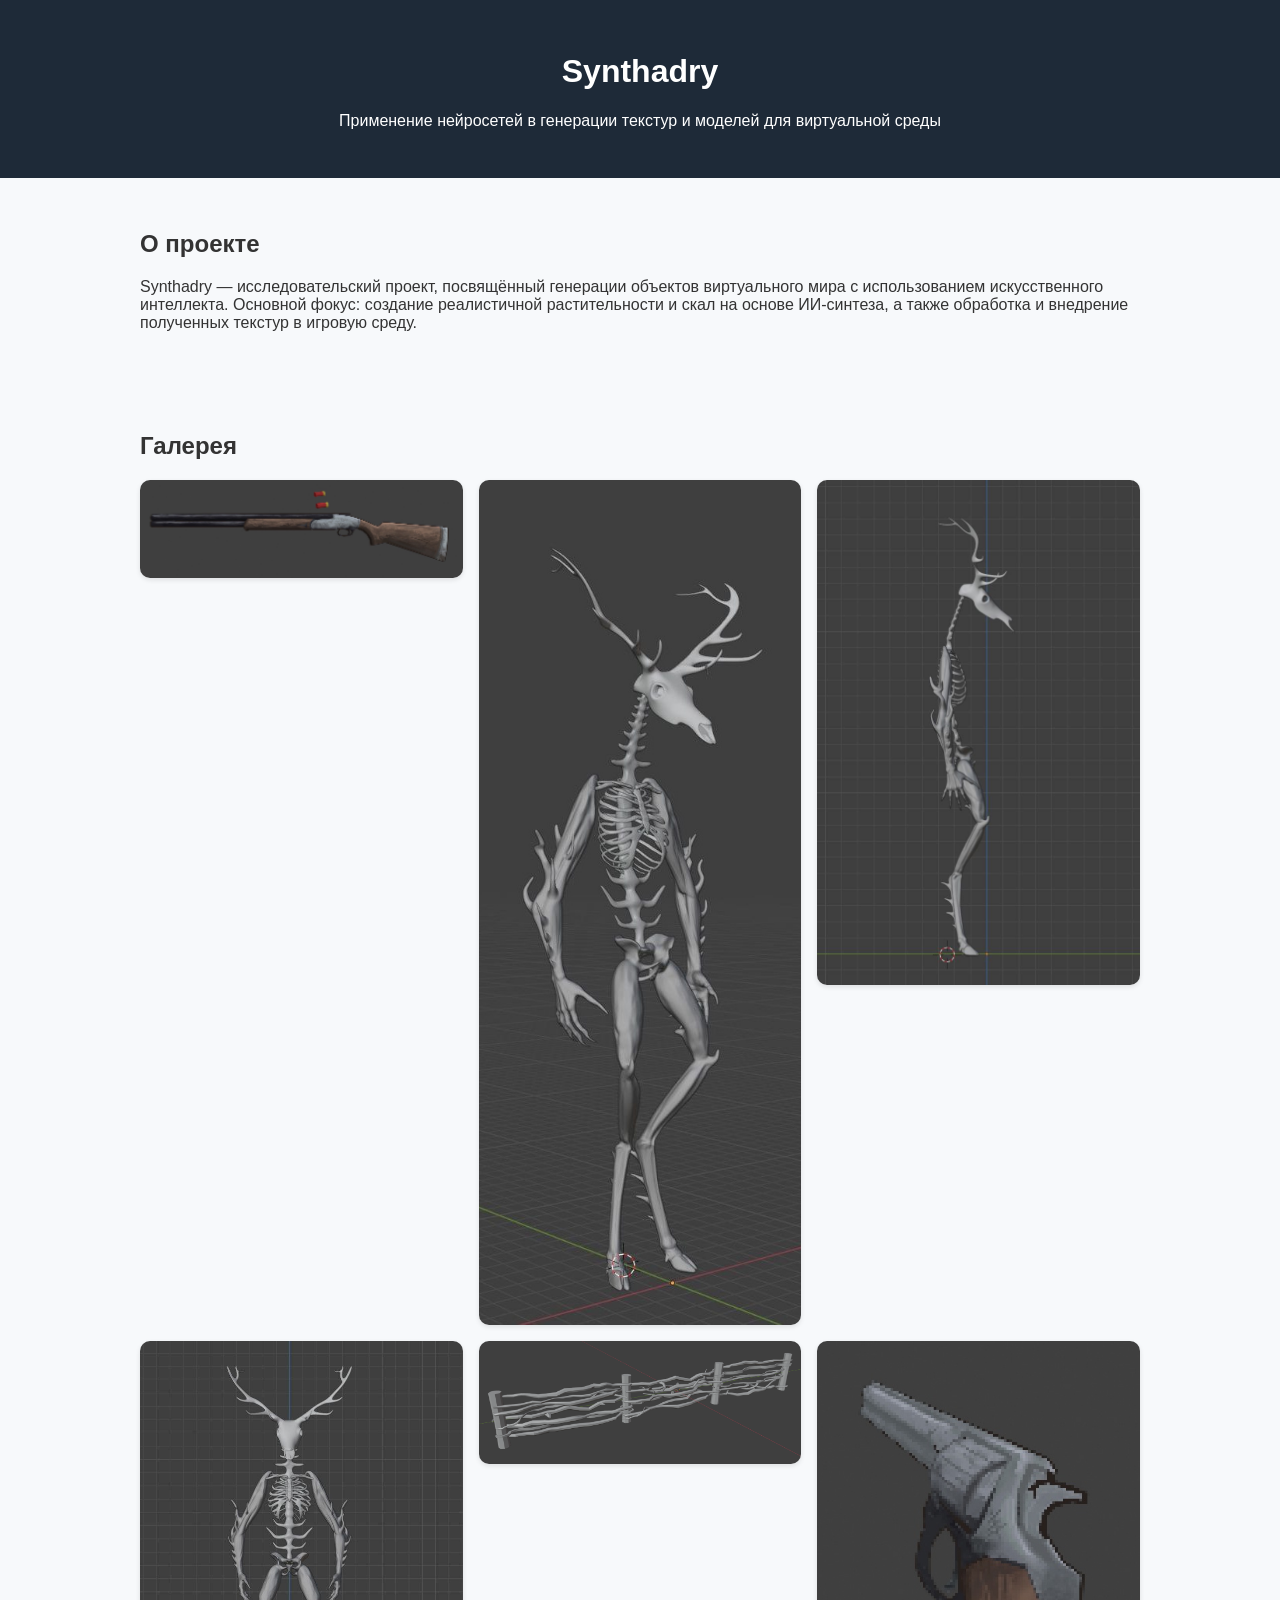
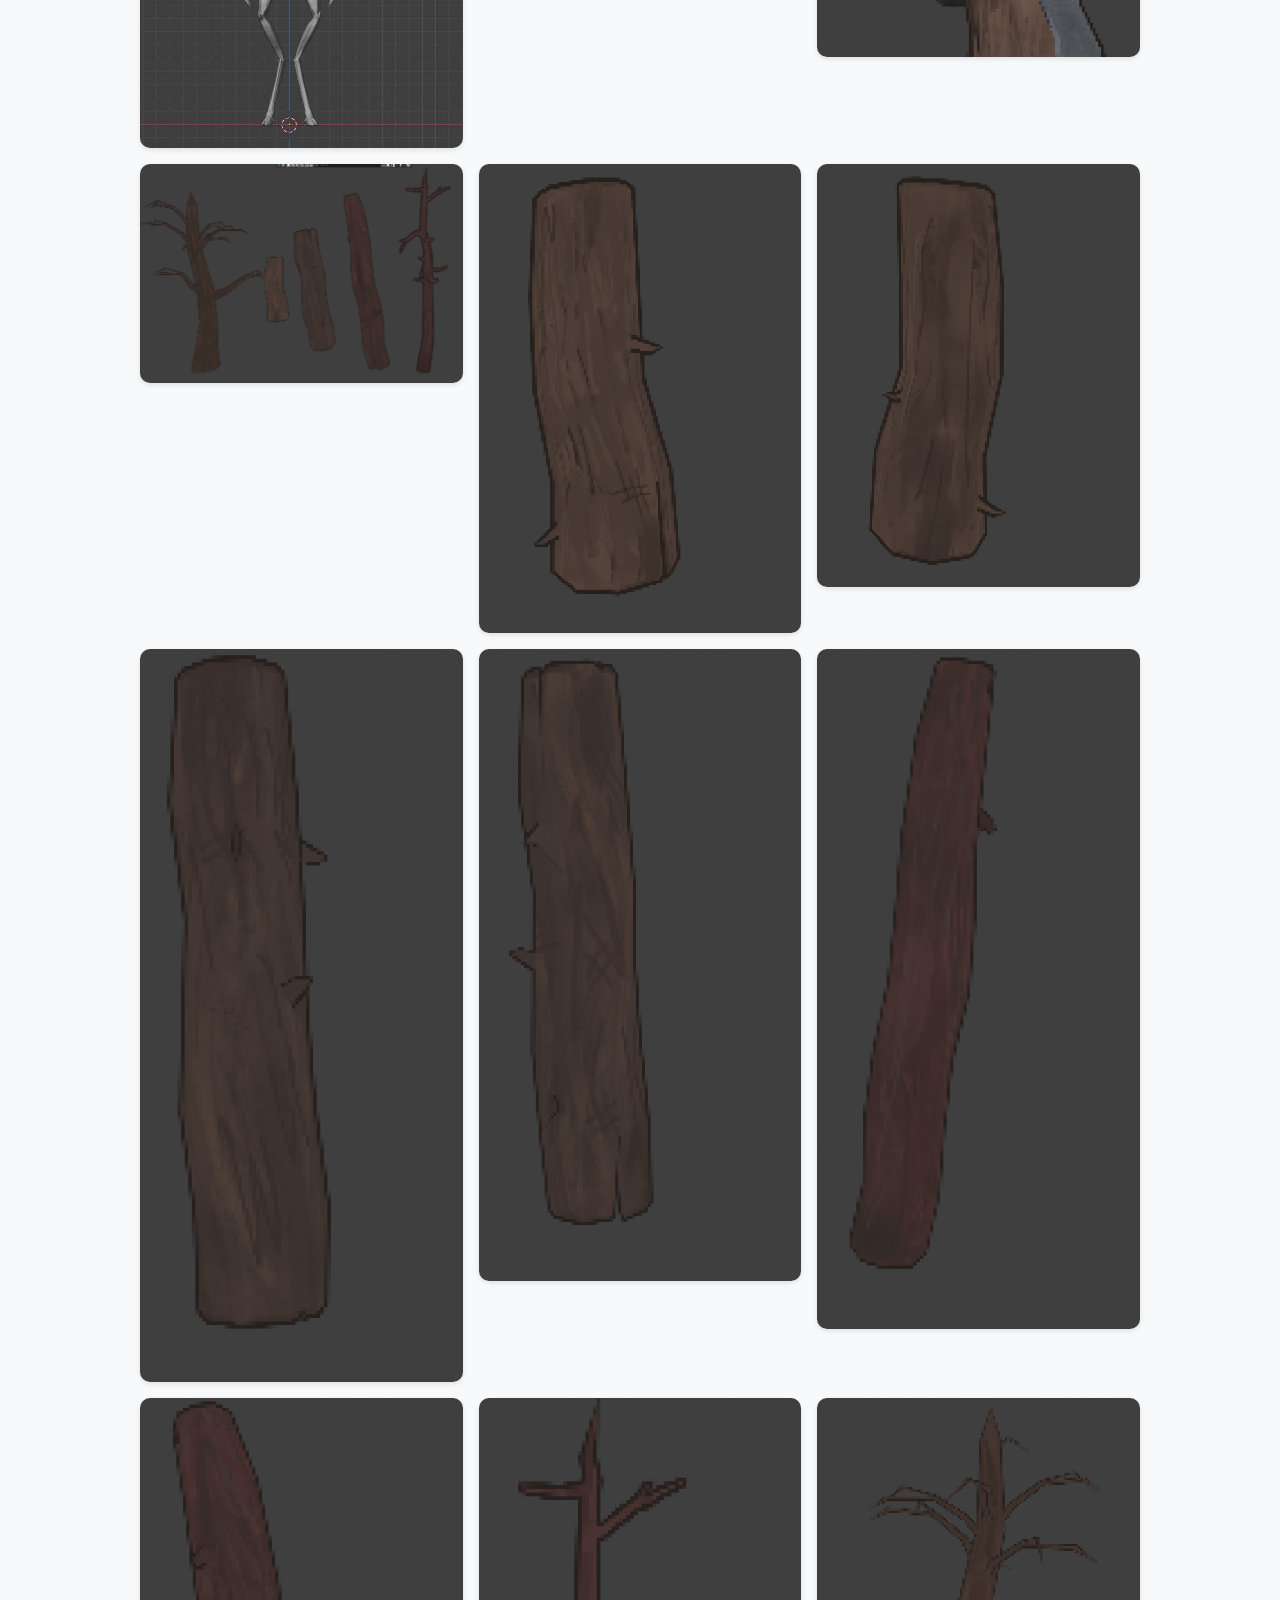
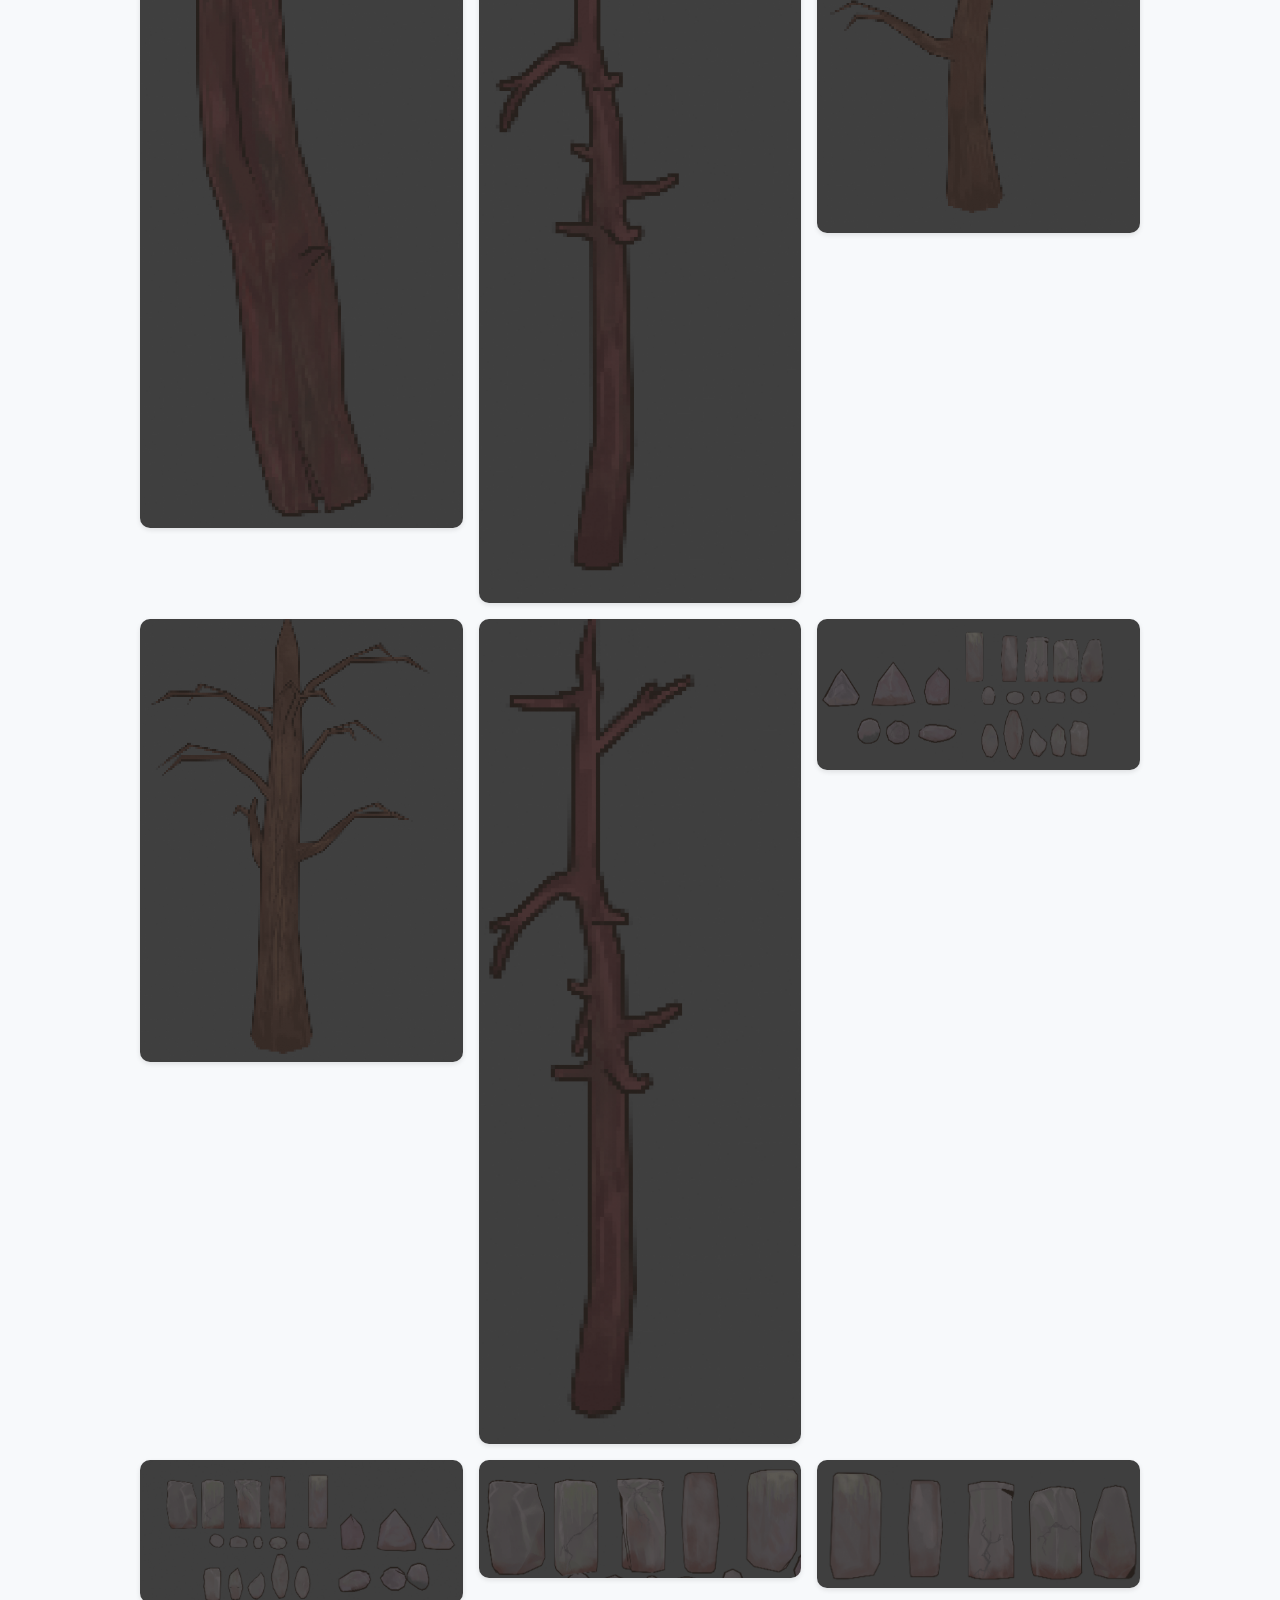
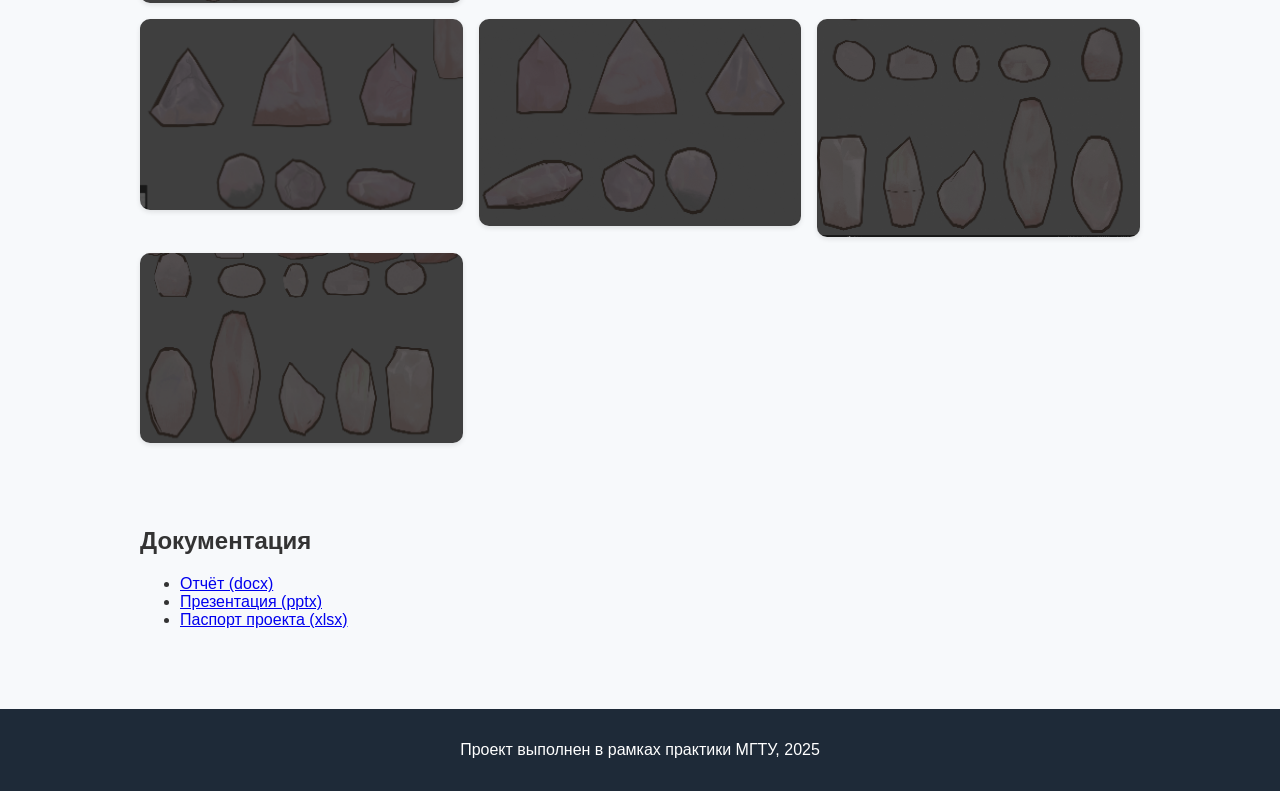
==== index.html @ 16e5ca52 "Initial commit" ====
<!DOCTYPE html>
<html lang="ru">
<head>
    <meta charset="UTF-8">
    <meta name="viewport" content="width=device-width, initial-scale=1.0">
    <title>Synthadry — Научный проект</title>
    <link rel="stylesheet" href="style.css">
</head>
<body>
    <header>
        <h1>Synthadry</h1>
        <p>Применение нейросетей в генерации текстур и моделей для виртуальной среды</p>
    </header>

    <section id="about">
        <h2>О проекте</h2>
        <p>
            Synthadry — исследовательский проект, посвящённый генерации объектов виртуального мира с использованием искусственного интеллекта.
            Основной фокус: создание реалистичной растительности и скал на основе ИИ-синтеза, а также обработка и внедрение полученных текстур в игровую среду.
        </p>
    </section>

    <section id="gallery">
        <h2>Галерея</h2>
        <div class="gallery">
            <img src="assets/19iFqnzEW_A.jpg" alt="19iFqnzEW_A.jpg">
            <img src="assets/photo_2025-05-11_11-56-38 (2).jpg" alt="photo_2025-05-11_11-56-38 (2).jpg">
            <img src="assets/photo_2025-05-11_11-56-38 (3).jpg" alt="photo_2025-05-11_11-56-38 (3).jpg">
            <img src="assets/photo_2025-05-11_11-56-38.jpg" alt="photo_2025-05-11_11-56-38.jpg">
            <img src="assets/twigfence.png" alt="twigfence.png">
            <img src="assets/vPI7YKfvwR0.jpg" alt="vPI7YKfvwR0.jpg">
            <img src="assets/Снимок экрана 2025-04-21 092529.png" alt="Снимок экрана 2025-04-21 092529.png">
            <img src="assets/Снимок экрана 2025-04-21 092536.png" alt="Снимок экрана 2025-04-21 092536.png">
            <img src="assets/Снимок экрана 2025-04-21 092540.png" alt="Снимок экрана 2025-04-21 092540.png">
            <img src="assets/Снимок экрана 2025-04-21 092548.png" alt="Снимок экрана 2025-04-21 092548.png">
            <img src="assets/Снимок экрана 2025-04-21 092552.png" alt="Снимок экрана 2025-04-21 092552.png">
            <img src="assets/Снимок экрана 2025-04-21 092603.png" alt="Снимок экрана 2025-04-21 092603.png">
            <img src="assets/Снимок экрана 2025-04-21 092608.png" alt="Снимок экрана 2025-04-21 092608.png">
            <img src="assets/Снимок экрана 2025-04-21 092616.png" alt="Снимок экрана 2025-04-21 092616.png">
            <img src="assets/Снимок экрана 2025-04-21 092625.png" alt="Снимок экрана 2025-04-21 092625.png">
            <img src="assets/Снимок экрана 2025-04-21 092630.png" alt="Снимок экрана 2025-04-21 092630.png">
            <img src="assets/Снимок экрана 2025-04-21 092638.png" alt="Снимок экрана 2025-04-21 092638.png">
            <img src="assets/Screenshot 2025-05-05 083608.png" alt="Screenshot 2025-05-05 083608.png">
            <img src="assets/Screenshot 2025-05-05 083646.png" alt="Screenshot 2025-05-05 083646.png">
            <img src="assets/Screenshot 2025-05-05 083653.png" alt="Screenshot 2025-05-05 083653.png">
            <img src="assets/Screenshot 2025-05-05 083704.png" alt="Screenshot 2025-05-05 083704.png">
            <img src="assets/Screenshot 2025-05-05 083710.png" alt="Screenshot 2025-05-05 083710.png">
            <img src="assets/Screenshot 2025-05-05 083715.png" alt="Screenshot 2025-05-05 083715.png">
            <img src="assets/Screenshot 2025-05-05 083721.png" alt="Screenshot 2025-05-05 083721.png">
            <img src="assets/Screenshot 2025-05-05 083731.png" alt="Screenshot 2025-05-05 083731.png">

        </div>
    </section>

    <section id="docs">
        <h2>Документация</h2>
        <ul>
            <li><a href="Synthadry - отчет.docx" download>Отчёт (docx)</a></li>
            <li><a href="Synthadry - презентация.pptx" download>Презентация (pptx)</a></li>
            <li><a href="Synthadry - паспорт.xlsx" download>Паспорт проекта (xlsx)</a></li>
        </ul>
    </section>

    <footer>
        <p>Проект выполнен в рамках практики МГТУ, 2025</p>
    </footer>
</body>
</html>
---- style.css ----
body {
    font-family: sans-serif;
    margin: 0;
    padding: 0;
    background: #f7f9fb;
    color: #333;
}
header {
    background: #1e2a38;
    color: white;
    padding: 2rem;
    text-align: center;
}
section {
    padding: 2rem;
    max-width: 1000px;
    margin: auto;
}
.gallery {
    display: grid;
    grid-template-columns: repeat(auto-fill, minmax(250px, 1fr));
    gap: 1rem;
}
.gallery img {
    width: 100%;
    border-radius: 10px;
    box-shadow: 0 2px 5px rgba(0,0,0,0.1);
}
footer {
    background: #1e2a38;
    color: white;
    text-align: center;
    padding: 1rem;
    margin-top: 2rem;
}
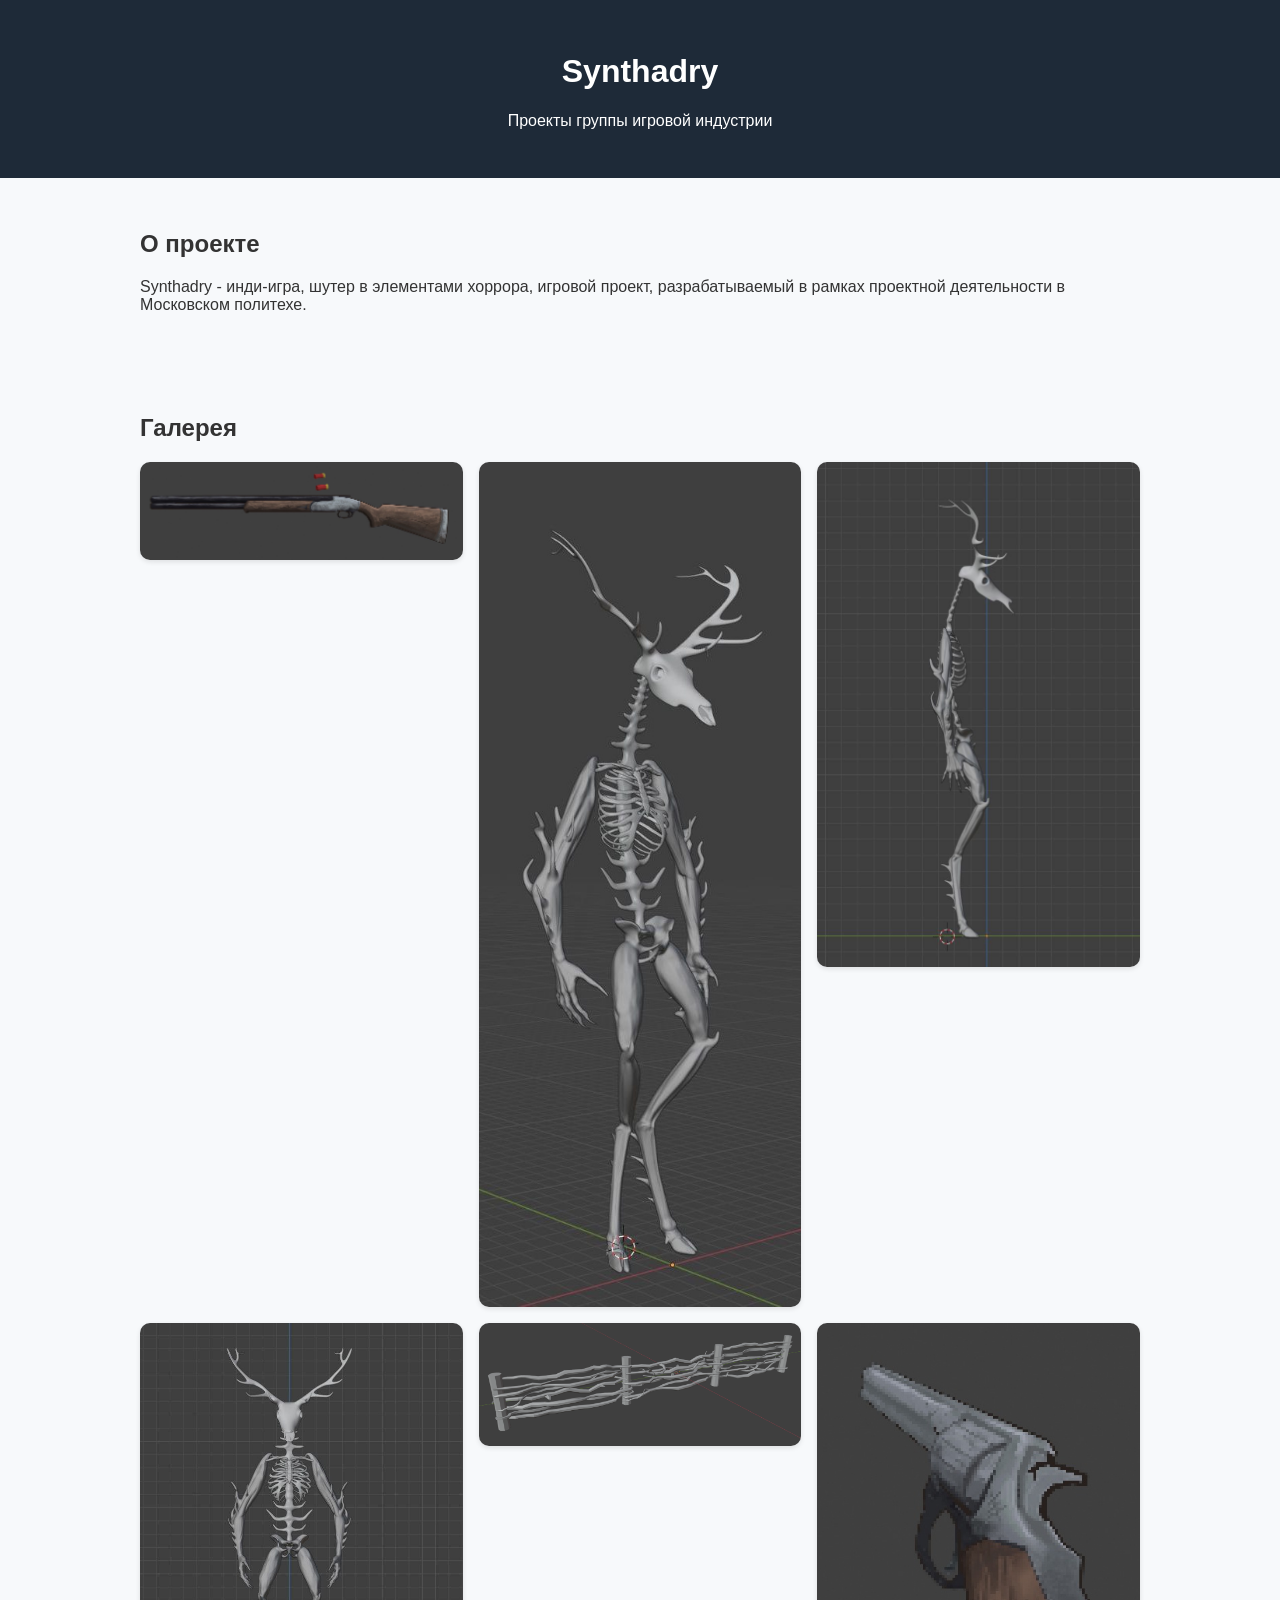
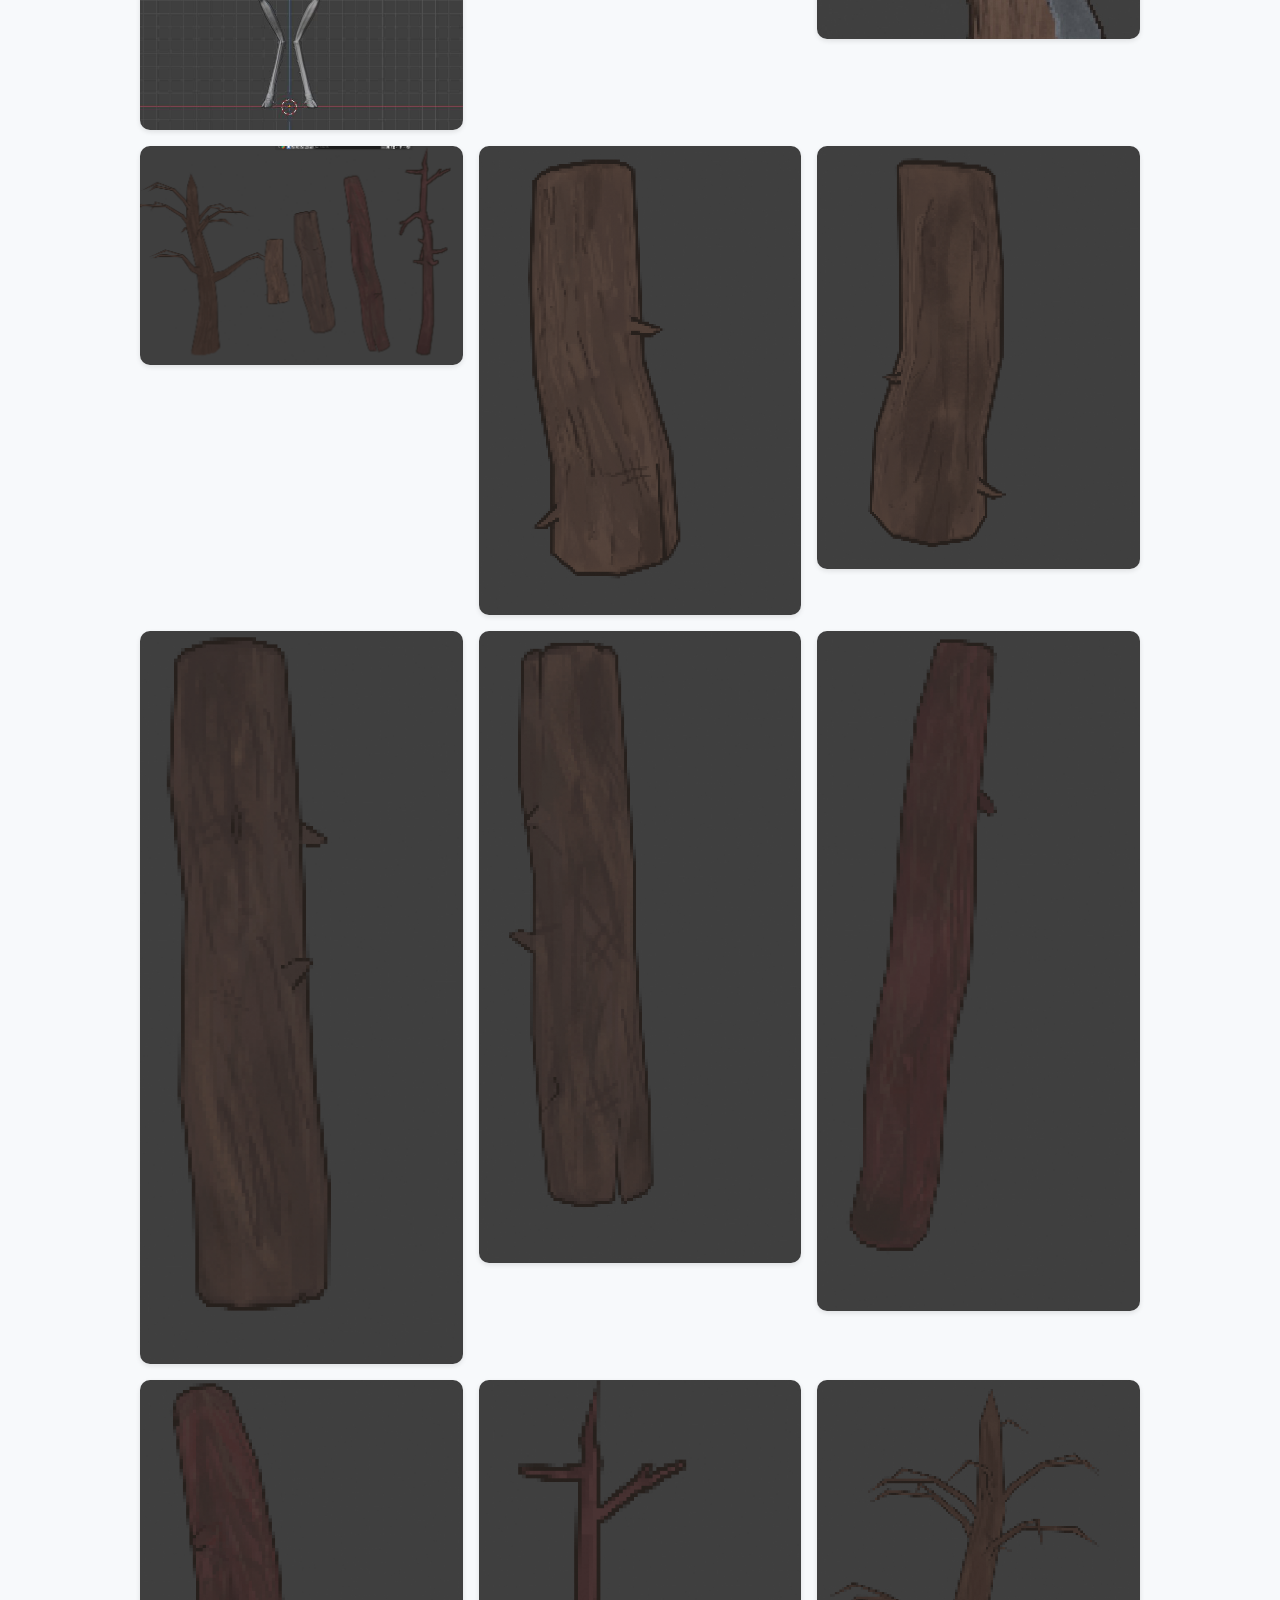
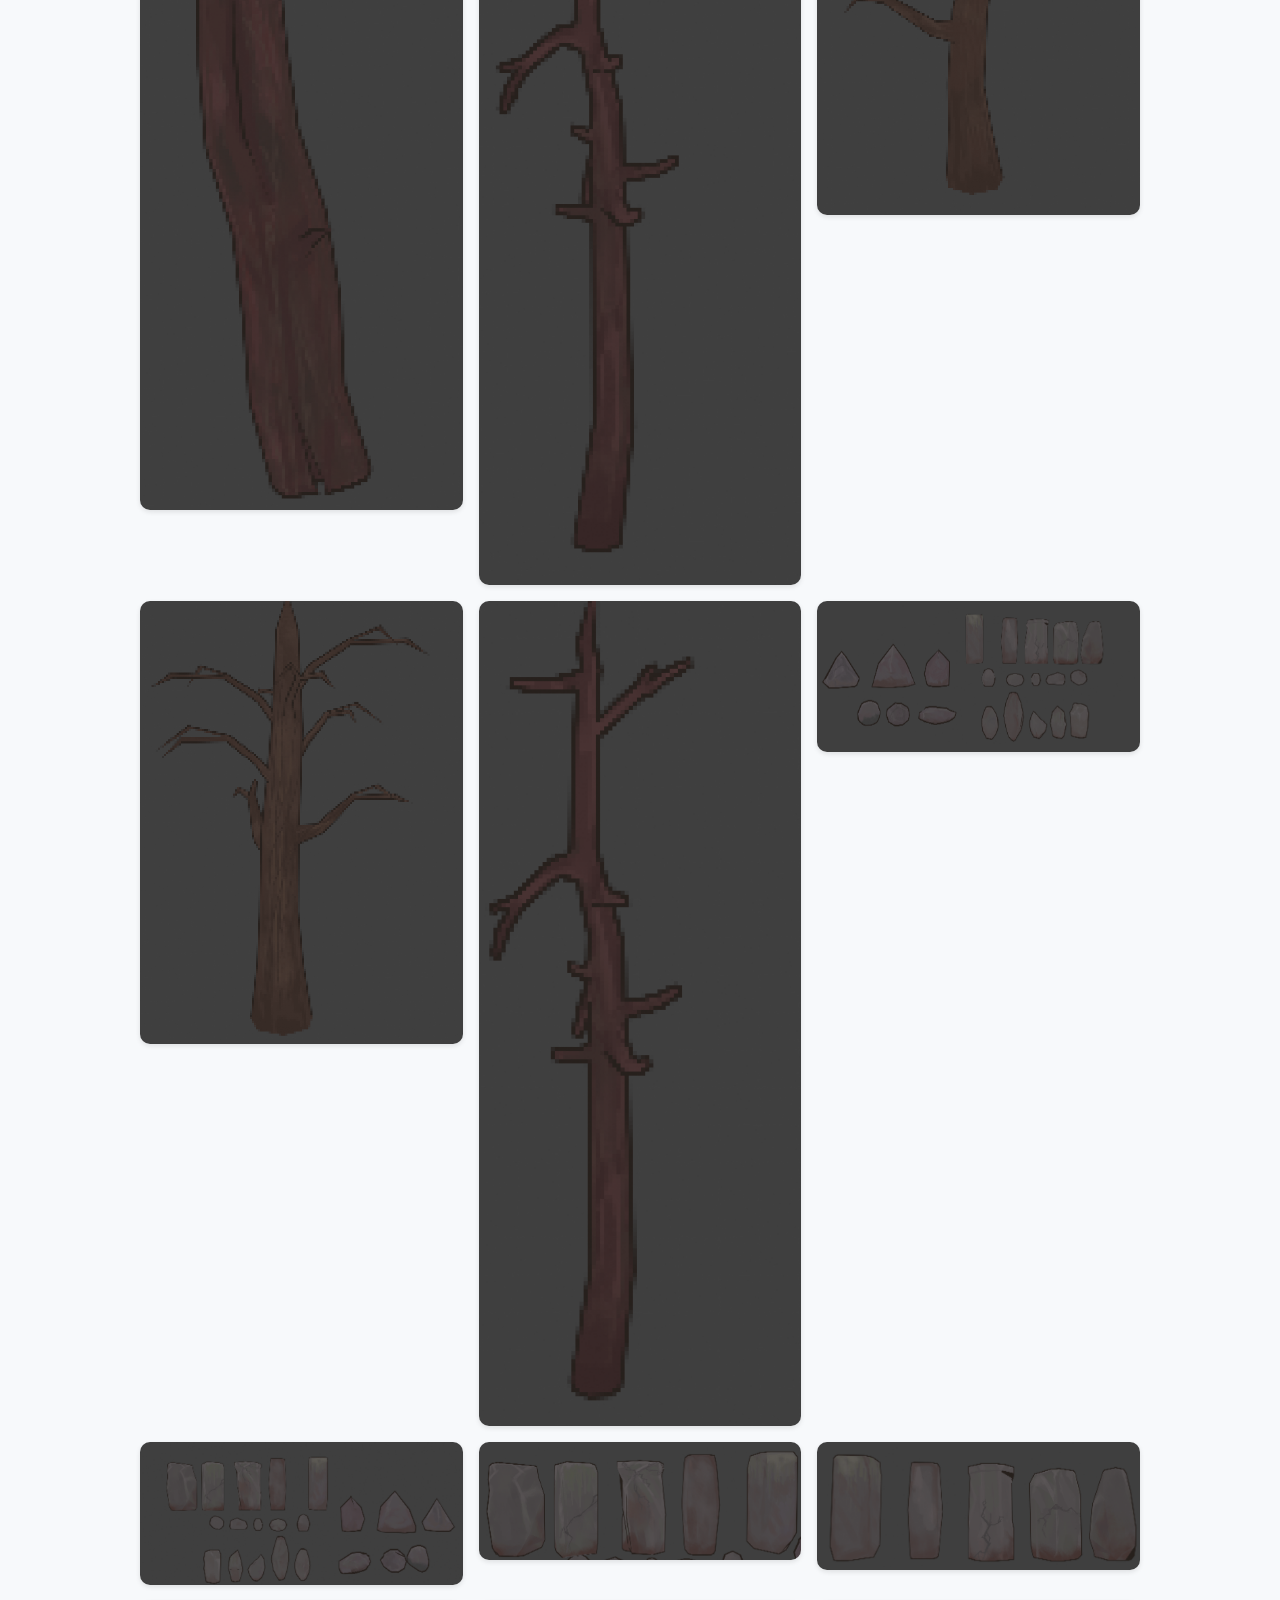
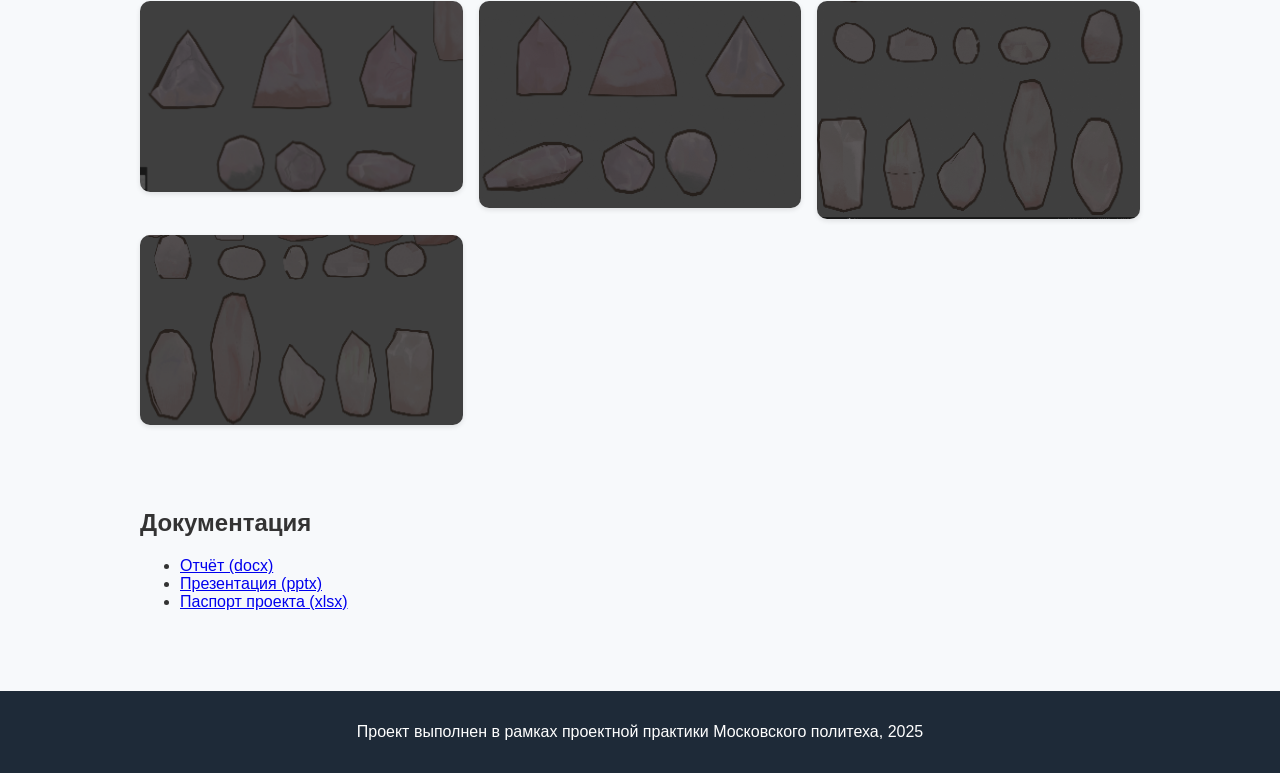
==== commit 1dbbf5ae: "Update index.html fixed description" ====
--- a/index.html
+++ b/index.html
@@ -10,14 +10,13 @@
 <body>
     <header>
         <h1>Synthadry</h1>
-        <p>Применение нейросетей в генерации текстур и моделей для виртуальной среды</p>
+        <p>Проекты группы игровой индустрии</p>
     </header>
 
     <section id="about">
         <h2>О проекте</h2>
         <p>
-            Synthadry — исследовательский проект, посвящённый генерации объектов виртуального мира с использованием искусственного интеллекта.
-            Основной фокус: создание реалистичной растительности и скал на основе ИИ-синтеза, а также обработка и внедрение полученных текстур в игровую среду.
+            Synthadry - инди-игра, шутер в элементами хоррора, игровой проект, разрабатываемый в рамках проектной деятельности в Московском политехе.
         </p>
     </section>
 
@@ -63,7 +62,7 @@
     </section>
 
     <footer>
-        <p>Проект выполнен в рамках практики МГТУ, 2025</p>
+        <p>Проект выполнен в рамках проектной практики Московского политеха, 2025</p>
     </footer>
 </body>
 </html>
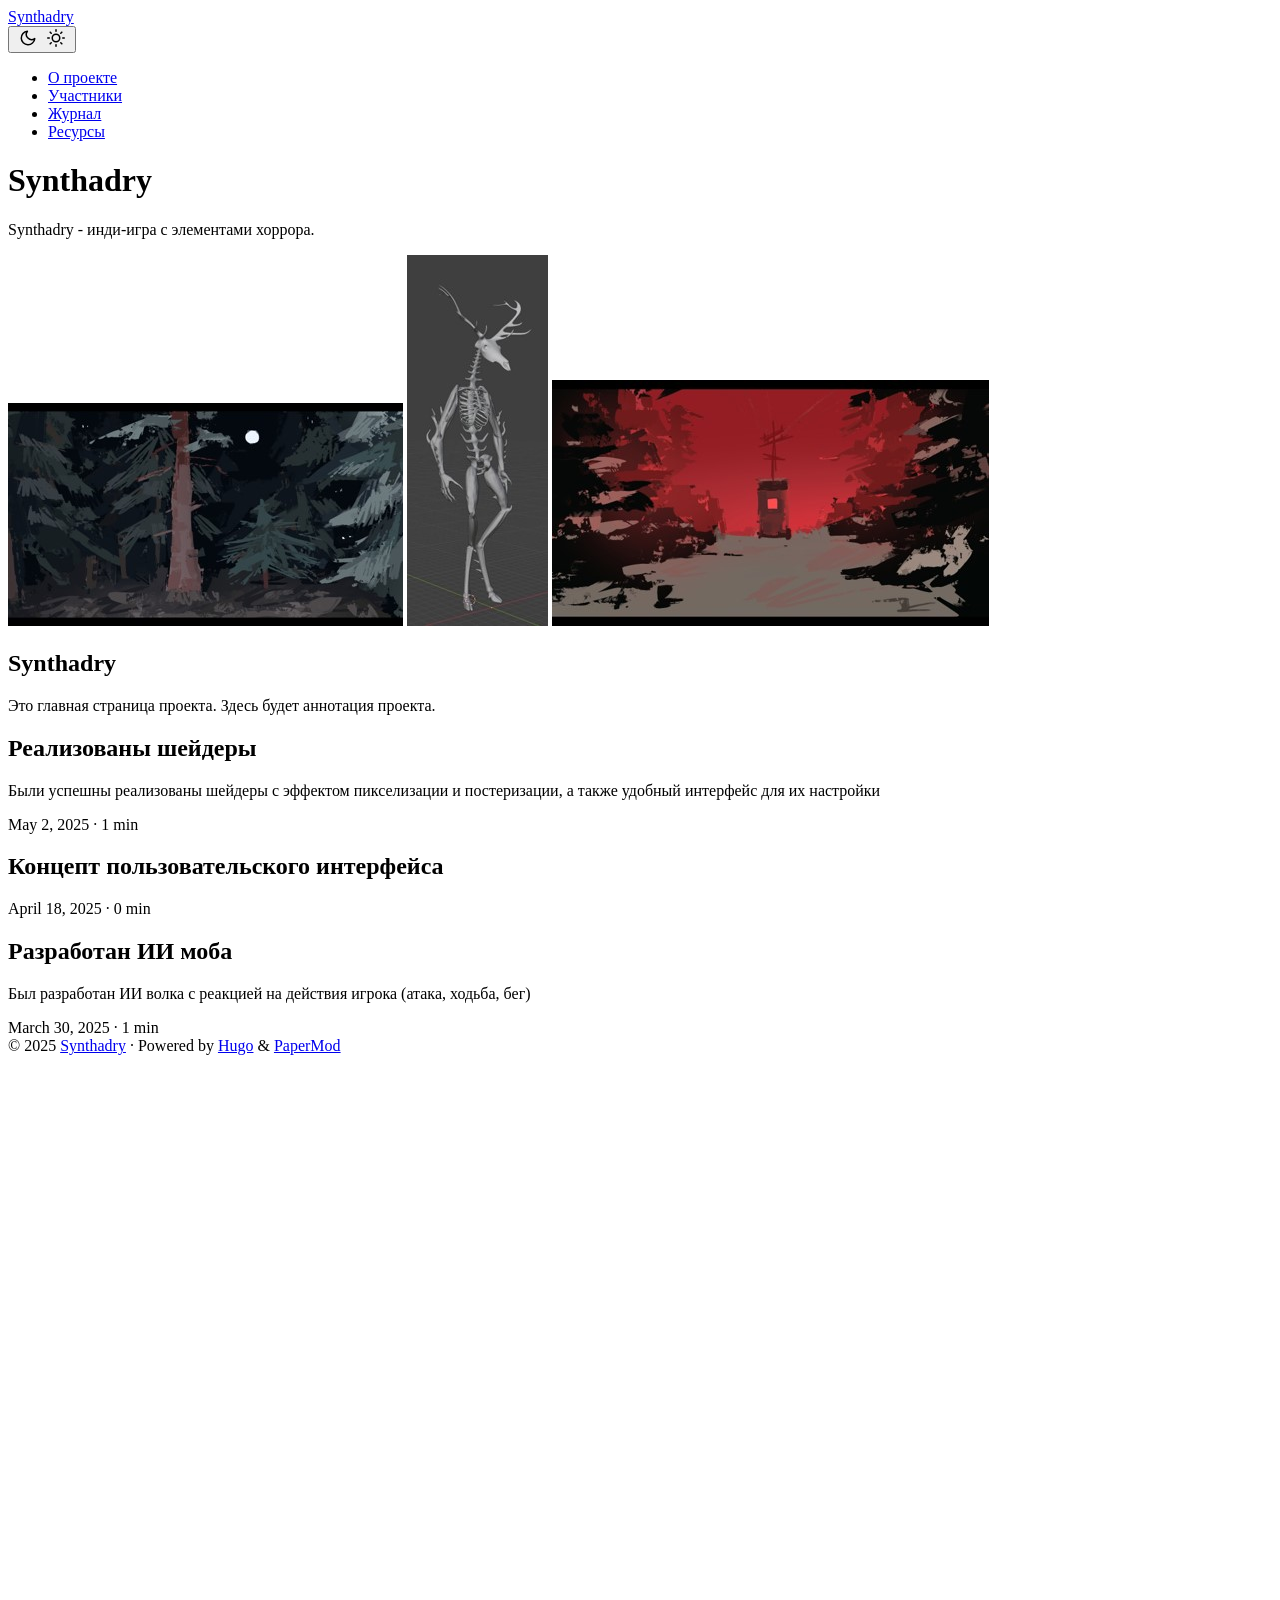
==== commit 6b27e207: "Deploy hugo site" ====
--- a/index.html
+++ b/index.html
@@ -1,68 +1,249 @@
-
 <!DOCTYPE html>
-<html lang="ru">
+<html lang="en" dir="auto">
+
 <head>
-    <meta charset="UTF-8">
-    <meta name="viewport" content="width=device-width, initial-scale=1.0">
-    <title>Synthadry — Научный проект</title>
-    <link rel="stylesheet" href="style.css">
+	<meta name="generator" content="Hugo 0.147.2"><meta charset="utf-8">
+<meta http-equiv="X-UA-Compatible" content="IE=edge">
+<meta name="viewport" content="width=device-width, initial-scale=1, shrink-to-fit=no">
+<meta name="robots" content="index, follow">
+<title>Synthadry</title>
+
+<meta name="description" content="">
+<meta name="author" content="">
+<link rel="canonical" href="/">
+<link crossorigin="anonymous" href="/assets/css/stylesheet.ae3d277e69647c027e65dd7c785748f912a9be2d37da0061b9ff15a5d7fafb7b.css" integrity="sha256-rj0nfmlkfAJ&#43;Zd18eFdI&#43;RKpvi032gBhuf8Vpdf6&#43;3s=" rel="preload stylesheet" as="style">
+<link rel="icon" href="/favicon.ico">
+<link rel="icon" type="image/png" sizes="16x16" href="/favicon-16x16.png">
+<link rel="icon" type="image/png" sizes="32x32" href="/favicon-32x32.png">
+<link rel="apple-touch-icon" href="/apple-touch-icon.png">
+<link rel="mask-icon" href="/safari-pinned-tab.svg">
+<meta name="theme-color" content="#2e2e33">
+<meta name="msapplication-TileColor" content="#2e2e33">
+<link rel="alternate" type="application/rss+xml" href="/index.xml">
+<link rel="alternate" hreflang="en" href="/">
+<noscript>
+    <style>
+        #theme-toggle,
+        .top-link {
+            display: none;
+        }
+
+    </style>
+</noscript><meta property="og:url" content="/">
+  <meta property="og:site_name" content="Synthadry">
+  <meta property="og:title" content="Synthadry">
+  <meta property="og:description" content="Synthadry Synthadry - инди-игра с элементами хоррора.">
+  <meta property="og:locale" content="ru-ru">
+  <meta property="og:type" content="website">
+<meta name="twitter:card" content="summary">
+<meta name="twitter:title" content="">
+<meta name="twitter:description" content="">
+
+<script type="application/ld+json">
+{
+  "@context": "https://schema.org",
+  "@type": "Organization",
+  "name": "Synthadry",
+  "url": "/",
+  "description": "",
+  "logo": "/favicon.ico",
+  "sameAs": [
+      
+  ]
+}
+</script>
 </head>
-<body>
-    <header>
+
+<body class="list" id="top">
+<script>
+    if (localStorage.getItem("pref-theme") === "dark") {
+        document.body.classList.add('dark');
+    }
+
+</script>
+
+<header class="header">
+    <nav class="nav">
+        <div class="logo">
+            <a href="/" accesskey="h" title="Synthadry (Alt + H)">Synthadry</a>
+            <div class="logo-switches">
+                <button id="theme-toggle" accesskey="t" title="(Alt + T)" aria-label="Toggle theme">
+                    <svg id="moon" xmlns="http://www.w3.org/2000/svg" width="24" height="18" viewBox="0 0 24 24"
+                        fill="none" stroke="currentColor" stroke-width="2" stroke-linecap="round"
+                        stroke-linejoin="round">
+                        <path d="M21 12.79A9 9 0 1 1 11.21 3 7 7 0 0 0 21 12.79z"></path>
+                    </svg>
+                    <svg id="sun" xmlns="http://www.w3.org/2000/svg" width="24" height="18" viewBox="0 0 24 24"
+                        fill="none" stroke="currentColor" stroke-width="2" stroke-linecap="round"
+                        stroke-linejoin="round">
+                        <circle cx="12" cy="12" r="5"></circle>
+                        <line x1="12" y1="1" x2="12" y2="3"></line>
+                        <line x1="12" y1="21" x2="12" y2="23"></line>
+                        <line x1="4.22" y1="4.22" x2="5.64" y2="5.64"></line>
+                        <line x1="18.36" y1="18.36" x2="19.78" y2="19.78"></line>
+                        <line x1="1" y1="12" x2="3" y2="12"></line>
+                        <line x1="21" y1="12" x2="23" y2="12"></line>
+                        <line x1="4.22" y1="19.78" x2="5.64" y2="18.36"></line>
+                        <line x1="18.36" y1="5.64" x2="19.78" y2="4.22"></line>
+                    </svg>
+                </button>
+            </div>
+        </div>
+        <ul id="menu">
+            <li>
+                <a href="/about" title="О проекте">
+                    <span>О проекте</span>
+                </a>
+            </li>
+            <li>
+                <a href="/participants" title="Участники">
+                    <span>Участники</span>
+                </a>
+            </li>
+            <li>
+                <a href="/journal" title="Журнал">
+                    <span>Журнал</span>
+                </a>
+            </li>
+            <li>
+                <a href="/resources" title="Ресурсы">
+                    <span>Ресурсы</span>
+                </a>
+            </li>
+        </ul>
+    </nav>
+</header>
+<main class="main"> 
+<div class="post-content"><h1 id="synthadry"><strong>Synthadry</strong><a hidden class="anchor" aria-hidden="true" href="#synthadry">#</a></h1>
+<p>Synthadry - инди-игра с элементами хоррора.</p>
+<p><img alt="Концепт-арт ночного леса" loading="lazy" src="/images/forest.jpg">
+<img alt="Ассет монстра" loading="lazy" src="/images/monster.jpg">
+<img alt="Концепт-арт лесной поляны" loading="lazy" src="/images/redtoilet.jpg"></p>
+
+
+</div>
+<article class="first-entry home-info">
+    <header class="entry-header">
         <h1>Synthadry</h1>
-        <p>Проекты группы игровой индустрии</p>
     </header>
-
-    <section id="about">
-        <h2>О проекте</h2>
-        <p>
-            Synthadry - инди-игра, шутер в элементами хоррора, игровой проект, разрабатываемый в рамках проектной деятельности в Московском политехе.
-        </p>
-    </section>
-
-    <section id="gallery">
-        <h2>Галерея</h2>
-        <div class="gallery">
-            <img src="assets/19iFqnzEW_A.jpg" alt="19iFqnzEW_A.jpg">
-            <img src="assets/photo_2025-05-11_11-56-38 (2).jpg" alt="photo_2025-05-11_11-56-38 (2).jpg">
-            <img src="assets/photo_2025-05-11_11-56-38 (3).jpg" alt="photo_2025-05-11_11-56-38 (3).jpg">
-            <img src="assets/photo_2025-05-11_11-56-38.jpg" alt="photo_2025-05-11_11-56-38.jpg">
-            <img src="assets/twigfence.png" alt="twigfence.png">
-            <img src="assets/vPI7YKfvwR0.jpg" alt="vPI7YKfvwR0.jpg">
-            <img src="assets/Снимок экрана 2025-04-21 092529.png" alt="Снимок экрана 2025-04-21 092529.png">
-            <img src="assets/Снимок экрана 2025-04-21 092536.png" alt="Снимок экрана 2025-04-21 092536.png">
-            <img src="assets/Снимок экрана 2025-04-21 092540.png" alt="Снимок экрана 2025-04-21 092540.png">
-            <img src="assets/Снимок экрана 2025-04-21 092548.png" alt="Снимок экрана 2025-04-21 092548.png">
-            <img src="assets/Снимок экрана 2025-04-21 092552.png" alt="Снимок экрана 2025-04-21 092552.png">
-            <img src="assets/Снимок экрана 2025-04-21 092603.png" alt="Снимок экрана 2025-04-21 092603.png">
-            <img src="assets/Снимок экрана 2025-04-21 092608.png" alt="Снимок экрана 2025-04-21 092608.png">
-            <img src="assets/Снимок экрана 2025-04-21 092616.png" alt="Снимок экрана 2025-04-21 092616.png">
-            <img src="assets/Снимок экрана 2025-04-21 092625.png" alt="Снимок экрана 2025-04-21 092625.png">
-            <img src="assets/Снимок экрана 2025-04-21 092630.png" alt="Снимок экрана 2025-04-21 092630.png">
-            <img src="assets/Снимок экрана 2025-04-21 092638.png" alt="Снимок экрана 2025-04-21 092638.png">
-            <img src="assets/Screenshot 2025-05-05 083608.png" alt="Screenshot 2025-05-05 083608.png">
-            <img src="assets/Screenshot 2025-05-05 083646.png" alt="Screenshot 2025-05-05 083646.png">
-            <img src="assets/Screenshot 2025-05-05 083653.png" alt="Screenshot 2025-05-05 083653.png">
-            <img src="assets/Screenshot 2025-05-05 083704.png" alt="Screenshot 2025-05-05 083704.png">
-            <img src="assets/Screenshot 2025-05-05 083710.png" alt="Screenshot 2025-05-05 083710.png">
-            <img src="assets/Screenshot 2025-05-05 083715.png" alt="Screenshot 2025-05-05 083715.png">
-            <img src="assets/Screenshot 2025-05-05 083721.png" alt="Screenshot 2025-05-05 083721.png">
-            <img src="assets/Screenshot 2025-05-05 083731.png" alt="Screenshot 2025-05-05 083731.png">
-
-        </div>
-    </section>
-
-    <section id="docs">
-        <h2>Документация</h2>
-        <ul>
-            <li><a href="Synthadry - отчет.docx" download>Отчёт (docx)</a></li>
-            <li><a href="Synthadry - презентация.pptx" download>Презентация (pptx)</a></li>
-            <li><a href="Synthadry - паспорт.xlsx" download>Паспорт проекта (xlsx)</a></li>
-        </ul>
-    </section>
-
-    <footer>
-        <p>Проект выполнен в рамках проектной практики Московского политеха, 2025</p>
+    <div class="entry-content">
+        Это главная страница проекта. Здесь будет аннотация проекта.
+    </div>
+    <footer class="entry-footer">
+        <div class="social-icons" >
+</div>
+
     </footer>
+</article>
+
+<article class="post-entry"> 
+  <header class="entry-header">
+    <h2 class="entry-hint-parent">Реализованы шейдеры
+    </h2>
+  </header>
+  <div class="entry-content">
+    <p>Были успешны реализованы шейдеры с эффектом пикселизации и постеризации, а также удобный интерфейс для их настройки
+</p>
+  </div>
+  <footer class="entry-footer"><span title='2025-05-02 00:00:00 +0000 UTC'>May 2, 2025</span>&nbsp;·&nbsp;1 min</footer>
+  <a class="entry-link" aria-label="post link to Реализованы шейдеры" href="/journal/post3/"></a>
+</article>
+
+<article class="post-entry"> 
+  <header class="entry-header">
+    <h2 class="entry-hint-parent">Концепт пользовательского интерфейса
+    </h2>
+  </header>
+  <div class="entry-content">
+    <p> </p>
+  </div>
+  <footer class="entry-footer"><span title='2025-04-18 00:00:00 +0000 UTC'>April 18, 2025</span>&nbsp;·&nbsp;0 min</footer>
+  <a class="entry-link" aria-label="post link to Концепт пользовательского интерфейса" href="/journal/post2/"></a>
+</article>
+
+<article class="post-entry"> 
+  <header class="entry-header">
+    <h2 class="entry-hint-parent">Разработан ИИ моба
+    </h2>
+  </header>
+  <div class="entry-content">
+    <p>Был разработан ИИ волка с реакцией на действия игрока (атака, ходьба, бег)
+</p>
+  </div>
+  <footer class="entry-footer"><span title='2025-03-30 00:00:00 +0000 UTC'>March 30, 2025</span>&nbsp;·&nbsp;1 min</footer>
+  <a class="entry-link" aria-label="post link to Разработан ИИ моба" href="/journal/post1/"></a>
+</article>
+    </main>
+    
+<footer class="footer">
+        <span>&copy; 2025 <a href="/">Synthadry</a></span> · 
+
+    <span>
+        Powered by
+        <a href="https://gohugo.io/" rel="noopener noreferrer" target="_blank">Hugo</a> &
+        <a href="https://github.com/adityatelange/hugo-PaperMod/" rel="noopener" target="_blank">PaperMod</a>
+    </span>
+</footer>
+<a href="#top" aria-label="go to top" title="Go to Top (Alt + G)" class="top-link" id="top-link" accesskey="g">
+    <svg xmlns="http://www.w3.org/2000/svg" viewBox="0 0 12 6" fill="currentColor">
+        <path d="M12 6H0l6-6z" />
+    </svg>
+</a>
+
+<script>
+    let menu = document.getElementById('menu')
+    if (menu) {
+        menu.scrollLeft = localStorage.getItem("menu-scroll-position");
+        menu.onscroll = function () {
+            localStorage.setItem("menu-scroll-position", menu.scrollLeft);
+        }
+    }
+
+    document.querySelectorAll('a[href^="#"]').forEach(anchor => {
+        anchor.addEventListener("click", function (e) {
+            e.preventDefault();
+            var id = this.getAttribute("href").substr(1);
+            if (!window.matchMedia('(prefers-reduced-motion: reduce)').matches) {
+                document.querySelector(`[id='${decodeURIComponent(id)}']`).scrollIntoView({
+                    behavior: "smooth"
+                });
+            } else {
+                document.querySelector(`[id='${decodeURIComponent(id)}']`).scrollIntoView();
+            }
+            if (id === "top") {
+                history.replaceState(null, null, " ");
+            } else {
+                history.pushState(null, null, `#${id}`);
+            }
+        });
+    });
+
+</script>
+<script>
+    var mybutton = document.getElementById("top-link");
+    window.onscroll = function () {
+        if (document.body.scrollTop > 800 || document.documentElement.scrollTop > 800) {
+            mybutton.style.visibility = "visible";
+            mybutton.style.opacity = "1";
+        } else {
+            mybutton.style.visibility = "hidden";
+            mybutton.style.opacity = "0";
+        }
+    };
+
+</script>
+<script>
+    document.getElementById("theme-toggle").addEventListener("click", () => {
+        if (document.body.className.includes("dark")) {
+            document.body.classList.remove('dark');
+            localStorage.setItem("pref-theme", 'light');
+        } else {
+            document.body.classList.add('dark');
+            localStorage.setItem("pref-theme", 'dark');
+        }
+    })
+
+</script>
 </body>
+
 </html>
--- a/assets/css/stylesheet.ae3d277e69647c027e65dd7c785748f912a9be2d37da0061b9ff15a5d7fafb7b.css
+++ b/assets/css/stylesheet.ae3d277e69647c027e65dd7c785748f912a9be2d37da0061b9ff15a5d7fafb7b.css
@@ -0,0 +1,7 @@
+/*
+  PaperMod v8+
+  License: MIT https://github.com/adityatelange/hugo-PaperMod/blob/master/LICENSE
+  Copyright (c) 2020 nanxiaobei and adityatelange
+  Copyright (c) 2021-2025 adityatelange
+*/
+:root{--gap:24px;--content-gap:20px;--nav-width:1024px;--main-width:720px;--header-height:60px;--footer-height:60px;--radius:8px;--theme:rgb(255, 255, 255);--entry:rgb(255, 255, 255);--primary:rgb(30, 30, 30);--secondary:rgb(108, 108, 108);--tertiary:rgb(214, 214, 214);--content:rgb(31, 31, 31);--code-block-bg:rgb(28, 29, 33);--code-bg:rgb(245, 245, 245);--border:rgb(238, 238, 238)}.dark{--theme:rgb(29, 30, 32);--entry:rgb(46, 46, 51);--primary:rgb(218, 218, 219);--secondary:rgb(155, 156, 157);--tertiary:rgb(65, 66, 68);--content:rgb(196, 196, 197);--code-block-bg:rgb(46, 46, 51);--code-bg:rgb(55, 56, 62);--border:rgb(51, 51, 51)}.list{background:var(--code-bg)}.dark.list{background:var(--theme)}*,::after,::before{box-sizing:border-box}html{-webkit-tap-highlight-color:transparent;overflow-y:scroll;-webkit-text-size-adjust:100%;text-size-adjust:100%}a,button,body,h1,h2,h3,h4,h5,h6{color:var(--primary)}body{font-family:-apple-system,BlinkMacSystemFont,segoe ui,Roboto,Oxygen,Ubuntu,Cantarell,open sans,helvetica neue,sans-serif;font-size:18px;line-height:1.6;word-break:break-word;background:var(--theme)}article,aside,figcaption,figure,footer,header,hgroup,main,nav,section,table{display:block}h1,h2,h3,h4,h5,h6{line-height:1.2}h1,h2,h3,h4,h5,h6,p{margin-top:0;margin-bottom:0}ul{padding:0}a{text-decoration:none}body,figure,ul{margin:0}table{width:100%;border-collapse:collapse;border-spacing:0;overflow-x:auto;word-break:keep-all}button,input,textarea{padding:0;font:inherit;background:0 0;border:0}input,textarea{outline:0}button,input[type=button],input[type=submit]{cursor:pointer}input:-webkit-autofill,textarea:-webkit-autofill{box-shadow:0 0 0 50px var(--theme)inset}img{display:block;max-width:100%}.not-found{position:absolute;left:0;right:0;display:flex;align-items:center;justify-content:center;height:80%;font-size:160px;font-weight:700}.archive-posts{width:100%;font-size:16px}.archive-year{margin-top:40px}.archive-year:not(:last-of-type){border-bottom:2px solid var(--border)}.archive-month{display:flex;align-items:flex-start;padding:10px 0}.archive-month-header{margin:25px 0;width:200px}.archive-month:not(:last-of-type){border-bottom:1px solid var(--border)}.archive-entry{position:relative;padding:5px;margin:10px 0}.archive-entry-title{margin:5px 0;font-weight:400}.archive-count,.archive-meta{color:var(--secondary);font-size:14px}.footer,.top-link{font-size:12px;color:var(--secondary)}.footer{max-width:calc(var(--main-width) + var(--gap) * 2);margin:auto;padding:calc((var(--footer-height) - var(--gap))/2)var(--gap);text-align:center;line-height:24px}.footer span{margin-inline-start:1px;margin-inline-end:1px}.footer span:last-child{white-space:nowrap}.footer a{color:inherit;border-bottom:1px solid var(--secondary)}.footer a:hover{border-bottom:1px solid var(--primary)}.top-link{visibility:hidden;position:fixed;bottom:60px;right:30px;z-index:99;background:var(--tertiary);width:42px;height:42px;padding:12px;border-radius:64px;transition:visibility .5s,opacity .8s linear}.top-link,.top-link svg{filter:drop-shadow(0 0 0 var(--theme))}.footer a:hover,.top-link:hover{color:var(--primary)}.top-link:focus,#theme-toggle:focus{outline:0}.nav{display:flex;flex-wrap:wrap;justify-content:space-between;max-width:calc(var(--nav-width) + var(--gap) * 2);margin-inline-start:auto;margin-inline-end:auto;line-height:var(--header-height)}.nav a{display:block}.logo,#menu{display:flex;margin:auto var(--gap)}.logo{flex-wrap:inherit}.logo a{font-size:24px;font-weight:700}.logo a img,.logo a svg{display:inline;vertical-align:middle;pointer-events:none;transform:translate(0,-10%);border-radius:6px;margin-inline-end:8px}button#theme-toggle{font-size:26px;margin:auto 4px}body.dark #moon{vertical-align:middle;display:none}body:not(.dark) #sun{display:none}#menu{list-style:none;word-break:keep-all;overflow-x:auto;white-space:nowrap}#menu li+li{margin-inline-start:var(--gap)}#menu a{font-size:16px}#menu .active{font-weight:500;border-bottom:2px solid}.lang-switch li,.lang-switch ul,.logo-switches{display:inline-flex;margin:auto 4px}.lang-switch{display:flex;flex-wrap:inherit}.lang-switch a{margin:auto 3px;font-size:16px;font-weight:500}.logo-switches{flex-wrap:inherit}.main{position:relative;min-height:calc(100vh - var(--header-height) - var(--footer-height));max-width:calc(var(--main-width) + var(--gap) * 2);margin:auto;padding:var(--gap)}.page-header h1{font-size:40px}.pagination{display:flex}.pagination a{color:var(--theme);font-size:13px;line-height:36px;background:var(--primary);border-radius:calc(36px/2);padding:0 16px}.pagination .next{margin-inline-start:auto}.social-icons a{display:inline-flex;padding:10px}.social-icons a svg{height:26px;width:26px}code{direction:ltr}div.highlight,pre{position:relative}.copy-code{display:none;position:absolute;top:4px;right:4px;color:rgba(255,255,255,.8);background:rgba(78,78,78,.8);border-radius:var(--radius);padding:0 5px;font-size:14px;user-select:none}div.highlight:hover .copy-code,pre:hover .copy-code{display:block}.first-entry{position:relative;display:flex;flex-direction:column;justify-content:center;min-height:320px;margin:var(--gap)0 calc(var(--gap) * 2)}.first-entry .entry-header{overflow:hidden;display:-webkit-box;-webkit-box-orient:vertical;-webkit-line-clamp:3}.first-entry .entry-header h1{font-size:34px;line-height:1.3}.first-entry .entry-content{margin:14px 0;font-size:16px;-webkit-line-clamp:3}.first-entry .entry-footer{font-size:14px}.home-info .entry-content{-webkit-line-clamp:unset}.post-entry{position:relative;margin-bottom:var(--gap);padding:var(--gap);background:var(--entry);border-radius:var(--radius);transition:transform .1s;border:1px solid var(--border)}.post-entry:active{transform:scale(.96)}.tag-entry .entry-cover{display:none}.entry-header h2{font-size:24px;line-height:1.3}.entry-content{margin:8px 0;color:var(--secondary);font-size:14px;line-height:1.6;overflow:hidden;display:-webkit-box;-webkit-box-orient:vertical;-webkit-line-clamp:2}.entry-footer{color:var(--secondary);font-size:13px}.entry-link{position:absolute;left:0;right:0;top:0;bottom:0}.entry-hint{color:var(--secondary)}.entry-hint-parent{display:flex;justify-content:space-between}.entry-cover{font-size:14px;margin-bottom:var(--gap);text-align:center}.entry-cover img{border-radius:var(--radius);width:100%;height:auto}.entry-cover a{color:var(--secondary);box-shadow:0 1px 0 var(--primary)}.page-header,.post-header{margin:24px auto var(--content-gap)}.post-title{margin-bottom:2px;font-size:40px}.post-description{margin-top:10px;margin-bottom:5px}.post-meta,.breadcrumbs{color:var(--secondary);font-size:14px;display:flex;flex-wrap:wrap;align-items:center}.post-meta .i18n_list li{display:inline-flex;list-style:none;margin:auto 3px;box-shadow:0 1px 0 var(--secondary)}.breadcrumbs a{font-size:16px}.post-content{color:var(--content)}.post-content h3,.post-content h4,.post-content h5,.post-content h6{margin:24px 0 16px}.post-content h1{margin:40px auto 32px;font-size:40px}.post-content h2{margin:32px auto 24px;font-size:32px}.post-content h3{font-size:24px}.post-content h4{font-size:16px}.post-content h5{font-size:14px}.post-content h6{font-size:12px}.post-content a,.toc a:hover{box-shadow:0 1px;box-decoration-break:clone;-webkit-box-decoration-break:clone}.post-content a code{margin:auto 0;border-radius:0;box-shadow:0 -1px 0 var(--primary)inset}.post-content del{text-decoration:line-through}.post-content dl,.post-content ol,.post-content p,.post-content figure,.post-content ul{margin-bottom:var(--content-gap)}.post-content ol,.post-content ul{padding-inline-start:20px}.post-content li{margin-top:5px}.post-content li p{margin-bottom:0}.post-content dl{display:flex;flex-wrap:wrap;margin:0}.post-content dt{width:25%;font-weight:700}.post-content dd{width:75%;margin-inline-start:0;padding-inline-start:10px}.post-content dd~dd,.post-content dt~dt{margin-top:10px}.post-content table{margin-bottom:var(--content-gap)}.post-content table th,.post-content table:not(.highlighttable,.highlight table,.gist .highlight) td{min-width:80px;padding:8px 5px;line-height:1.5;border-bottom:1px solid var(--border)}.post-content table th{text-align:start}.post-content table:not(.highlighttable) td code:only-child{margin:auto 0}.post-content .highlight table{border-radius:var(--radius)}.post-content .highlight:not(table){margin:10px auto;background:var(--code-block-bg)!important;border-radius:var(--radius);direction:ltr}.post-content li>.highlight{margin-inline-end:0}.post-content ul pre{margin-inline-start:calc(var(--gap) * -2)}.post-content .highlight pre{margin:0}.post-content .highlighttable{table-layout:fixed}.post-content .highlighttable td:first-child{width:40px}.post-content .highlighttable td .linenodiv{padding-inline-end:0!important}.post-content .highlighttable td .highlight,.post-content .highlighttable td .linenodiv pre{margin-bottom:0}.post-content code{margin:auto 4px;padding:4px 6px;font-size:.78em;line-height:1.5;background:var(--code-bg);border-radius:2px}.post-content pre code{display:grid;margin:auto 0;padding:10px;color:#d5d5d6;background:var(--code-block-bg)!important;border-radius:var(--radius);overflow-x:auto;word-break:break-all}.post-content blockquote{margin:20px 0;padding:0 14px;border-inline-start:3px solid var(--primary)}.post-content hr{margin:30px 0;height:2px;background:var(--tertiary);border:0}.post-content iframe{max-width:100%}.post-content img{border-radius:4px;margin:1rem 0}.post-content img[src*="#center"]{margin:1rem auto}.post-content figure.align-center{text-align:center}.post-content figure>figcaption{color:var(--primary);font-size:16px;font-weight:700;margin:8px 0 16px}.post-content figure>figcaption>p{color:var(--secondary);font-size:14px;font-weight:400}.toc{margin:0 2px 40px;border:1px solid var(--border);background:var(--code-bg);border-radius:var(--radius);padding:.4em}.dark .toc{background:var(--entry)}.toc details summary{cursor:zoom-in;margin-inline-start:10px;user-select:none}.toc details[open] summary{cursor:zoom-out}.toc .details{display:inline;font-weight:500}.toc .inner{margin:5px 20px 0;padding:0 10px;opacity:.9}.toc li ul{margin-inline-start:var(--gap)}.toc summary:focus{outline:0}.post-footer{margin-top:56px}.post-footer>*{margin-bottom:10px}.post-tags{display:flex;flex-wrap:wrap;gap:10px}.post-tags li{display:inline-block}.post-tags a,.share-buttons,.paginav{border-radius:var(--radius);background:var(--code-bg);border:1px solid var(--border)}.post-tags a{display:block;padding:0 14px;color:var(--secondary);font-size:14px;line-height:34px;background:var(--code-bg)}.post-tags a:hover,.paginav a:hover{background:var(--border)}.share-buttons{padding:10px;display:flex;justify-content:center;overflow-x:auto;gap:10px}.share-buttons li,.share-buttons a{display:inline-flex}.share-buttons a:not(:last-of-type){margin-inline-end:12px}h1:hover .anchor,h2:hover .anchor,h3:hover .anchor,h4:hover .anchor,h5:hover .anchor,h6:hover .anchor{display:inline-flex;color:var(--secondary);margin-inline-start:8px;font-weight:500;user-select:none}.paginav{display:flex;line-height:30px}.paginav a{padding-inline-start:14px;padding-inline-end:14px;border-radius:var(--radius)}.paginav .title{letter-spacing:1px;text-transform:uppercase;font-size:small;color:var(--secondary)}.paginav .prev,.paginav .next{width:50%}.paginav span:hover:not(.title){box-shadow:0 1px}.paginav .next{margin-inline-start:auto;text-align:right}[dir=rtl] .paginav .next{text-align:left}h1>a>svg{display:inline}img.in-text{display:inline;margin:auto}.buttons,.main .profile{display:flex;justify-content:center}.main .profile{align-items:center;min-height:calc(100vh - var(--header-height) - var(--footer-height) - (var(--gap) * 2));text-align:center}.profile .profile_inner{display:flex;flex-direction:column;align-items:center;gap:10px}.profile img{border-radius:50%}.buttons{flex-wrap:wrap;max-width:400px}.button{background:var(--tertiary);border-radius:var(--radius);margin:8px;padding:6px;transition:transform .1s}.button-inner{padding:0 8px}.button:active{transform:scale(.96)}#searchbox input{padding:4px 10px;width:100%;color:var(--primary);font-weight:700;border:2px solid var(--tertiary);border-radius:var(--radius)}#searchbox input:focus{border-color:var(--secondary)}#searchResults li{list-style:none;border-radius:var(--radius);padding:10px;margin:10px 0;position:relative;font-weight:500}#searchResults{margin:10px 0;width:100%}#searchResults li:active{transition:transform .1s;transform:scale(.98)}#searchResults a{position:absolute;width:100%;height:100%;top:0;left:0;outline:none}#searchResults .focus{transform:scale(.98);border:2px solid var(--tertiary)}.terms-tags li{display:inline-block;margin:10px;font-weight:500}.terms-tags a{display:block;padding:3px 10px;background:var(--tertiary);border-radius:6px;transition:transform .1s}.terms-tags a:active{background:var(--tertiary);transform:scale(.96)}.bg{color:#cad3f5;background-color:#24273a}.chroma{color:#cad3f5;background-color:#24273a}.chroma .x{}.chroma .err{color:#ed8796}.chroma .cl{}.chroma .lnlinks{outline:none;text-decoration:none;color:inherit}.chroma .lntd{vertical-align:top;padding:0;margin:0;border:0}.chroma .lntable{border-spacing:0;padding:0;margin:0;border:0}.chroma .hl{background-color:#474733}.chroma .lnt{white-space:pre;-webkit-user-select:none;user-select:none;margin-right:.4em;padding:0 .4em;color:#8087a2}.chroma .ln{white-space:pre;-webkit-user-select:none;user-select:none;margin-right:.4em;padding:0 .4em;color:#8087a2}.chroma .line{display:flex}.chroma .k{color:#c6a0f6}.chroma .kc{color:#f5a97f}.chroma .kd{color:#ed8796}.chroma .kn{color:#8bd5ca}.chroma .kp{color:#c6a0f6}.chroma .kr{color:#c6a0f6}.chroma .kt{color:#ed8796}.chroma .n{}.chroma .na{color:#8aadf4}.chroma .nb{color:#91d7e3}.chroma .bp{color:#91d7e3}.chroma .nc{color:#eed49f}.chroma .no{color:#eed49f}.chroma .nd{color:#8aadf4;font-weight:700}.chroma .ni{color:#8bd5ca}.chroma .ne{color:#f5a97f}.chroma .nf{color:#8aadf4}.chroma .fm{color:#8aadf4}.chroma .nl{color:#91d7e3}.chroma .nn{color:#f5a97f}.chroma .nx{}.chroma .py{color:#f5a97f}.chroma .nt{color:#c6a0f6}.chroma .nv{color:#f4dbd6}.chroma .vc{color:#f4dbd6}.chroma .vg{color:#f4dbd6}.chroma .vi{color:#f4dbd6}.chroma .vm{color:#f4dbd6}.chroma .l{}.chroma .ld{}.chroma .s{color:#a6da95}.chroma .sa{color:#ed8796}.chroma .sb{color:#a6da95}.chroma .sc{color:#a6da95}.chroma .dl{color:#8aadf4}.chroma .sd{color:#6e738d}.chroma .s2{color:#a6da95}.chroma .se{color:#8aadf4}.chroma .sh{color:#6e738d}.chroma .si{color:#a6da95}.chroma .sx{color:#a6da95}.chroma .sr{color:#8bd5ca}.chroma .s1{color:#a6da95}.chroma .ss{color:#a6da95}.chroma .m{color:#f5a97f}.chroma .mb{color:#f5a97f}.chroma .mf{color:#f5a97f}.chroma .mh{color:#f5a97f}.chroma .mi{color:#f5a97f}.chroma .il{color:#f5a97f}.chroma .mo{color:#f5a97f}.chroma .o{color:#91d7e3;font-weight:700}.chroma .ow{color:#91d7e3;font-weight:700}.chroma .p{}.chroma .c{color:#6e738d;font-style:italic}.chroma .ch{color:#6e738d;font-style:italic}.chroma .cm{color:#6e738d;font-style:italic}.chroma .c1{color:#6e738d;font-style:italic}.chroma .cs{color:#6e738d;font-style:italic}.chroma .cp{color:#6e738d;font-style:italic}.chroma .cpf{color:#6e738d;font-weight:700;font-style:italic}.chroma .g{}.chroma .gd{color:#ed8796;background-color:#363a4f}.chroma .ge{font-style:italic}.chroma .gr{color:#ed8796}.chroma .gh{color:#f5a97f;font-weight:700}.chroma .gi{color:#a6da95;background-color:#363a4f}.chroma .go{}.chroma .gp{}.chroma .gs{font-weight:700}.chroma .gu{color:#f5a97f;font-weight:700}.chroma .gt{color:#ed8796}.chroma .gl{text-decoration:underline}.chroma .w{}.chroma{background-color:unset!important}.chroma .hl{display:flex}.chroma .lnt{padding:0 0 0 12px}.highlight pre.chroma code{padding:8px 0}.highlight pre.chroma .line .cl,.chroma .ln{padding:0 10px}.chroma .lntd:last-of-type{width:100%}::-webkit-scrollbar-track{background:0 0}.list:not(.dark)::-webkit-scrollbar-track{background:var(--code-bg)}::-webkit-scrollbar-thumb{background:var(--tertiary);border:5px solid var(--theme);border-radius:var(--radius)}.list:not(.dark)::-webkit-scrollbar-thumb{border:5px solid var(--code-bg)}::-webkit-scrollbar-thumb:hover{background:var(--secondary)}::-webkit-scrollbar:not(.highlighttable,.highlight table,.gist .highlight){background:var(--theme)}.post-content .highlighttable td .highlight pre code::-webkit-scrollbar{display:none}.post-content :not(table) ::-webkit-scrollbar-thumb{border:2px solid var(--code-block-bg);background:#717175}.post-content :not(table) ::-webkit-scrollbar-thumb:hover{background:#a3a3a5}.gist table::-webkit-scrollbar-thumb{border:2px solid #fff;background:#adadad}.gist table::-webkit-scrollbar-thumb:hover{background:#707070}.post-content table::-webkit-scrollbar-thumb{border-width:2px}@media screen and (min-width:768px){::-webkit-scrollbar{width:19px;height:11px}}@media screen and (max-width:768px){:root{--gap:14px}.profile img{transform:scale(.85)}.first-entry{min-height:260px}.archive-month{flex-direction:column}.archive-year{margin-top:20px}.footer{padding:calc((var(--footer-height) - var(--gap) - 10px)/2)var(--gap)}}@media screen and (max-width:900px){.list .top-link{transform:translateY(-5rem)}}@media screen and (max-width:340px){.share-buttons{justify-content:unset}}@media(prefers-reduced-motion){.terms-tags a:active,.button:active,.post-entry:active,.top-link,#searchResults .focus,#searchResults li:active{transform:none}}
